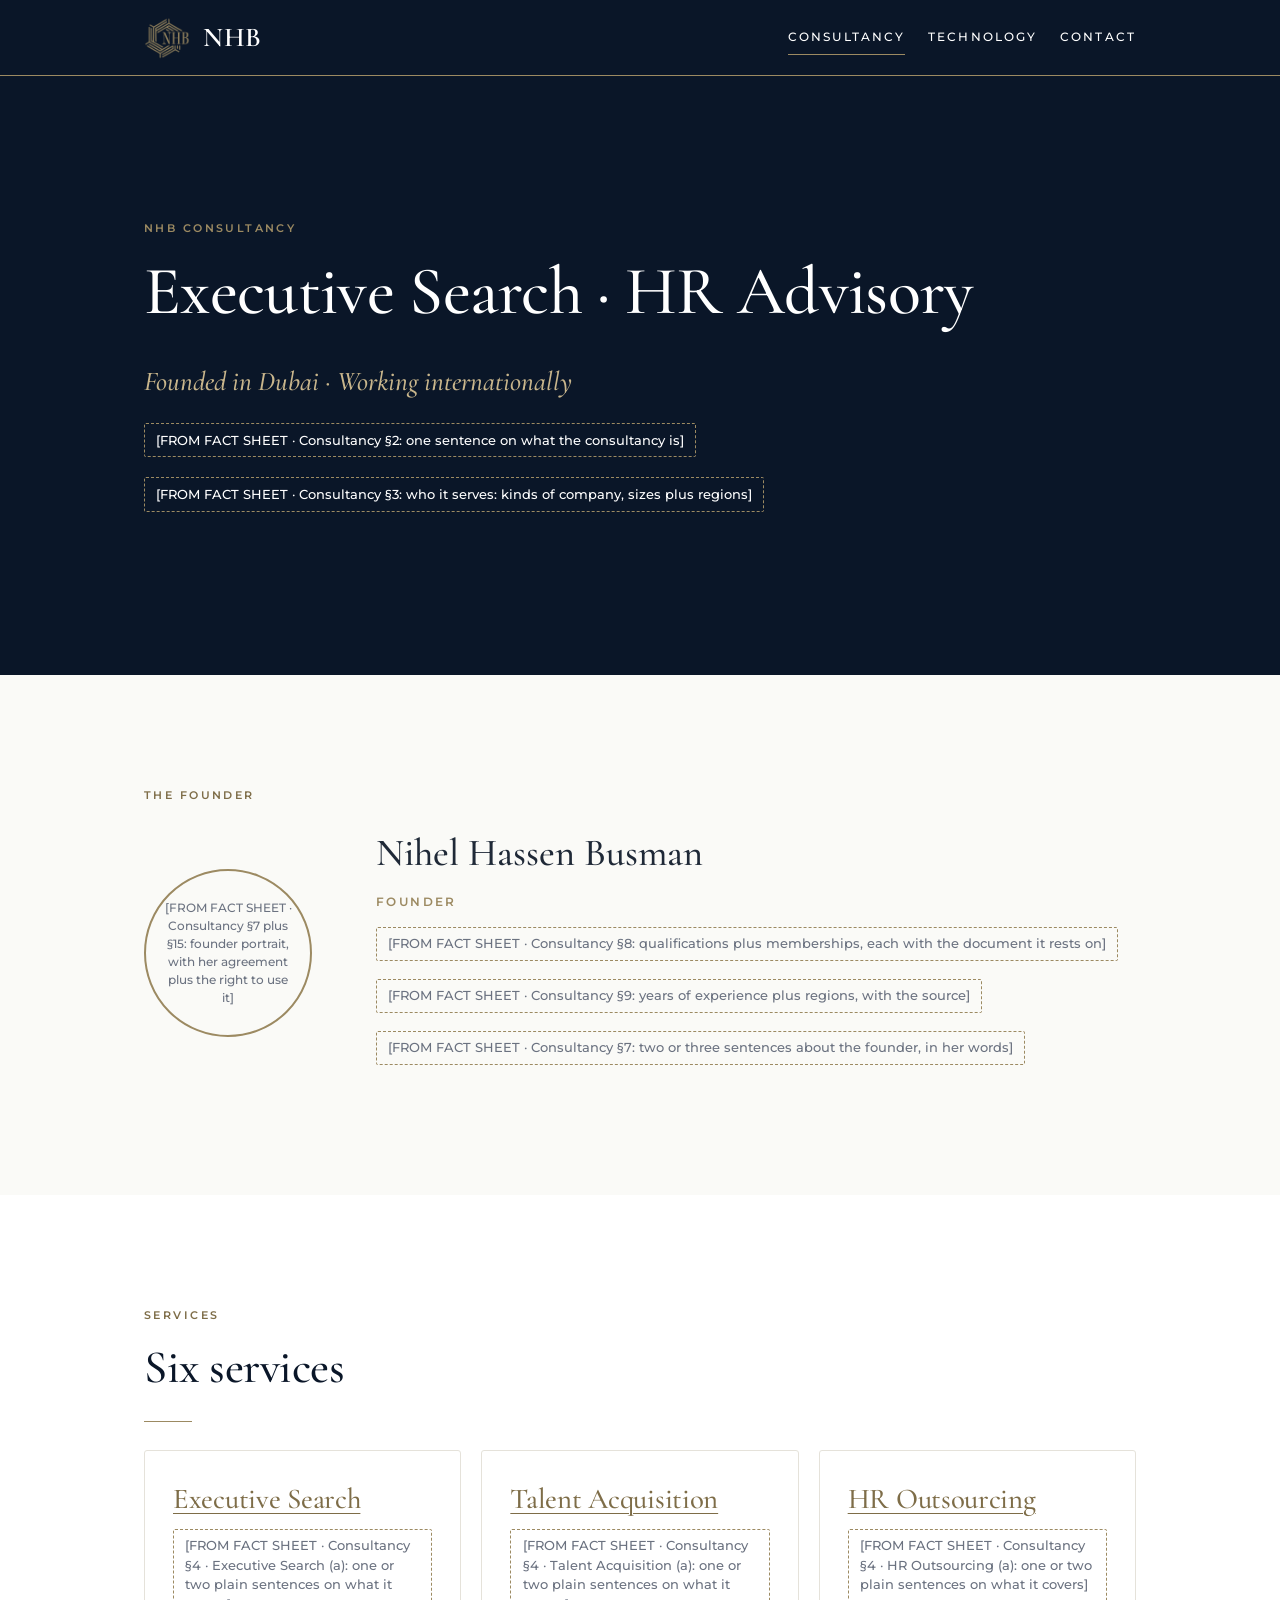
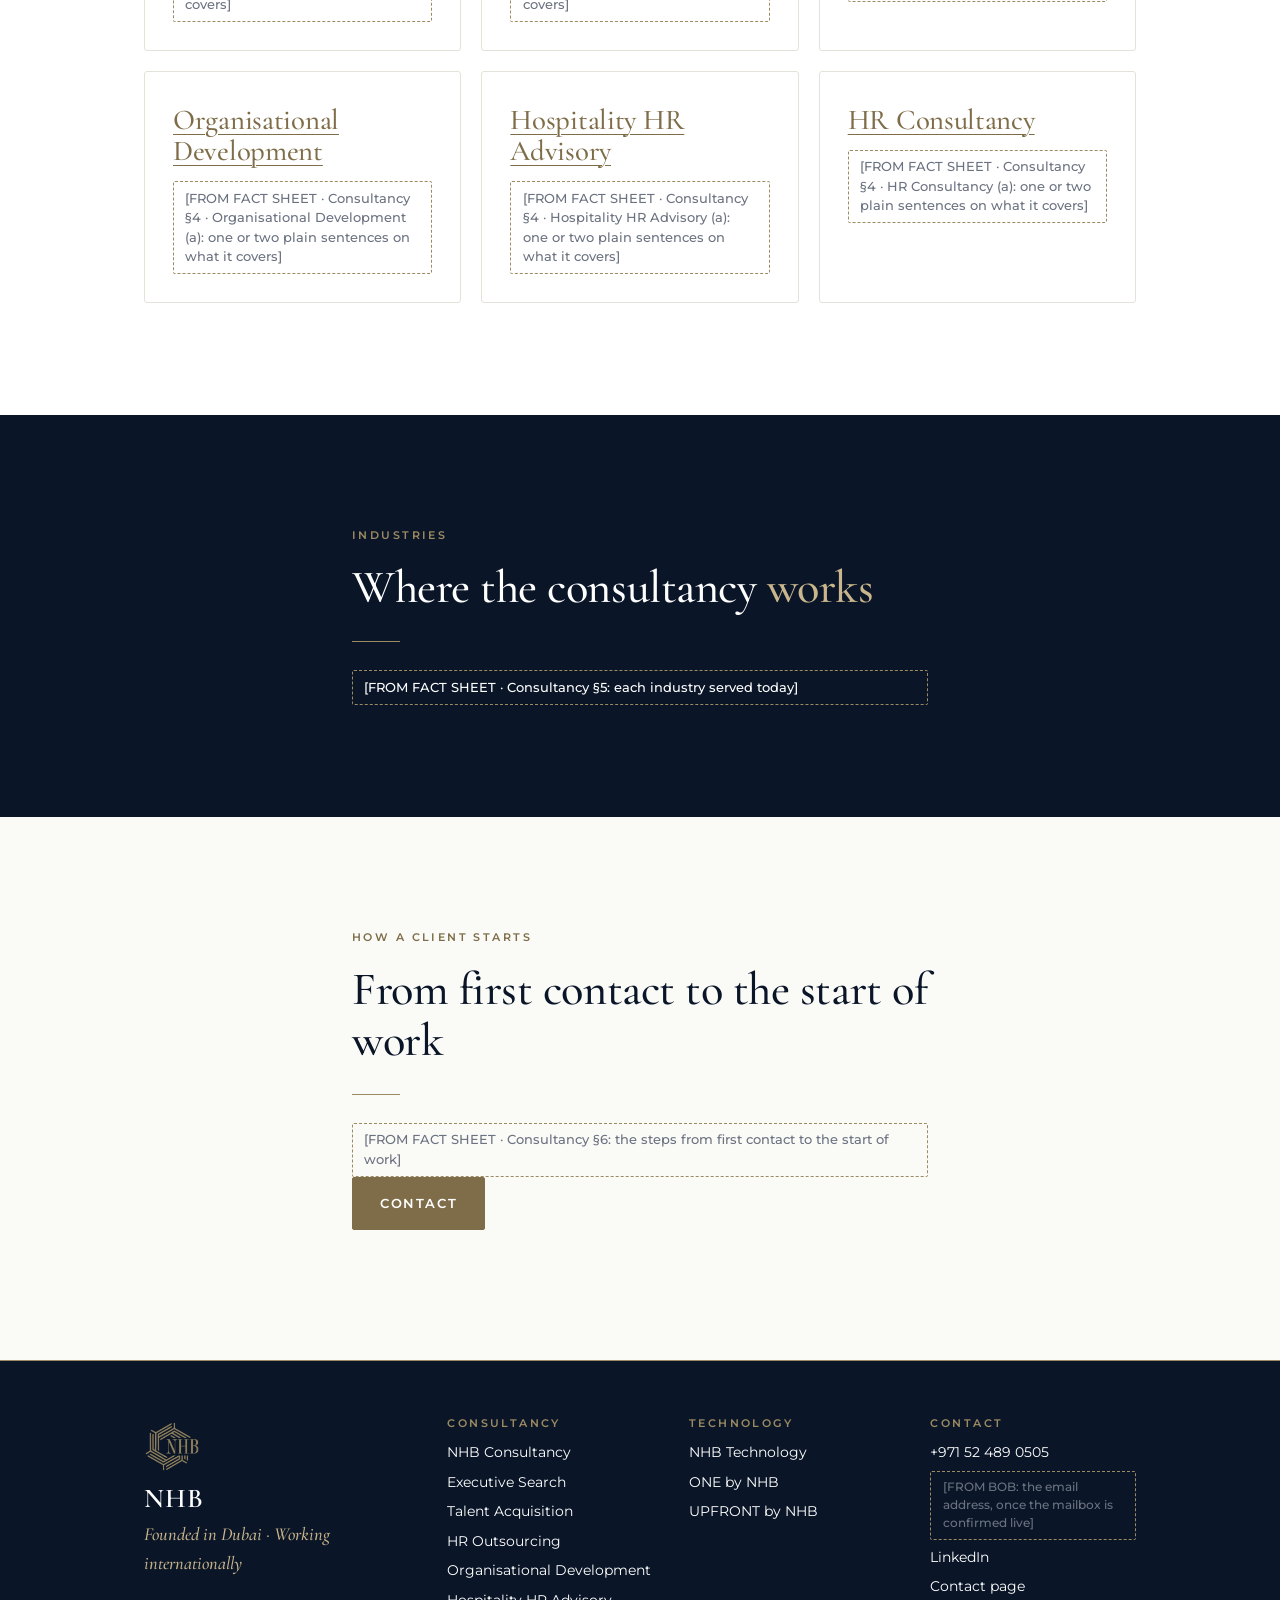
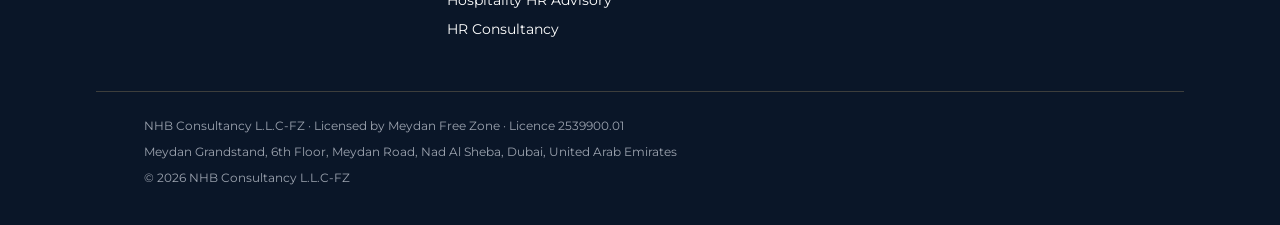
==== consultancy/index.html @ 54eb8bb1 "Skeleton: twelve pages, fonts plus configuration" ====
<!DOCTYPE html>
<!-- NHB website, skeleton Mw1, 20 September 2026. Every dashed box is a placeholder, replaced from the signed fact sheets before launch. The telephone number, the LinkedIn address plus the founder's name plus title come from the consultancy's own project instructions; the legal lines come from the trade licence. -->
<html lang="en-GB">
<head>
<meta charset="utf-8">
<meta name="viewport" content="width=device-width, initial-scale=1">
<title>NHB Consultancy | Executive Search plus HR Advisory, Dubai</title>
<meta name="description" content="NHB Consultancy: executive search plus HR advisory, founded in Dubai plus working internationally.">
<link rel="canonical" href="https://nhb-consultancy.com/consultancy/">
<meta name="theme-color" content="#0A1628">
<link rel="icon" href="/favicon.ico" sizes="32x32">
<link rel="icon" href="/assets/img/icon-512.png" type="image/png" sizes="512x512">
<link rel="apple-touch-icon" href="/apple-touch-icon.png">
<meta property="og:type" content="website">
<meta property="og:site_name" content="NHB">
<meta property="og:title" content="NHB Consultancy | Executive Search plus HR Advisory, Dubai">
<meta property="og:description" content="NHB Consultancy: executive search plus HR advisory, founded in Dubai plus working internationally.">
<meta property="og:url" content="https://nhb-consultancy.com/consultancy/">
<meta property="og:image" content="https://nhb-consultancy.com/assets/img/og-image.jpg">
<meta property="og:image:width" content="1200">
<meta property="og:image:height" content="630">
<meta property="og:image:alt" content="The NHB mark on navy">
<meta name="twitter:card" content="summary_large_image">
<link rel="stylesheet" href="/assets/css/site.css">
</head>
<body>
<a class="skip" href="#main">Skip to content</a>
<header class="site-header">
  <div class="wrap header-inner">
    <a class="brand" href="/" aria-label="NHB, home">
      <img src="/assets/img/NHB_mark.png" alt="" width="46" height="46">
      <span class="brand-name">NHB</span>
    </a>
    <nav class="site-nav" aria-label="Main">
      <ul>
        <li><a href="/consultancy/" aria-current="page">Consultancy</a></li>
        <li><a href="/technology/">Technology</a></li>
        <li><a href="/contact/">Contact</a></li>
      </ul>
    </nav>
  </div>
</header>
<main id="main">

<section class="band band-navy hero">
  <div class="wrap">
    <p class="eyebrow">NHB Consultancy</p>
    <h1>Executive Search &middot; HR Advisory</h1>
    <p class="descriptor">Founded in Dubai &middot; Working internationally</p>
    <p class="lead"><span class="ph">[FROM FACT SHEET &middot; Consultancy §2: one sentence on what the consultancy is]</span></p>
    <p class="lead"><span class="ph">[FROM FACT SHEET &middot; Consultancy §3: who it serves: kinds of company, sizes plus regions]</span></p>
  </div>
</section>

<section class="band band-light">
  <div class="wrap">
    <p class="eyebrow">The founder</p>
    <div class="founder">
      <div class="portrait"><span class="ph">[FROM FACT SHEET &middot; Consultancy §7 plus §15: founder portrait, with her agreement plus the right to use it]</span></div>
      <div>
        <p class="founder-name">Nihel Hassen Busman</p>
        <p class="founder-role">Founder</p>
        <p><span class="ph">[FROM FACT SHEET &middot; Consultancy §8: qualifications plus memberships, each with the document it rests on]</span></p>
        <p><span class="ph">[FROM FACT SHEET &middot; Consultancy §9: years of experience plus regions, with the source]</span></p>
        <p><span class="ph">[FROM FACT SHEET &middot; Consultancy §7: two or three sentences about the founder, in her words]</span></p>
      </div>
    </div>
  </div>
</section>

<section class="band band-white">
  <div class="wrap">
    <p class="eyebrow">Services</p>
    <h2>Six services</h2>
    <hr class="rule">
    <ul class="cards cards-3">
      <li class="card">
        <h3><a href="/consultancy/executive-search/">Executive Search</a></h3>
        <p><span class="ph">[FROM FACT SHEET &middot; Consultancy §4 · Executive Search (a): one or two plain sentences on what it covers]</span></p>
      </li>
      <li class="card">
        <h3><a href="/consultancy/talent-acquisition/">Talent Acquisition</a></h3>
        <p><span class="ph">[FROM FACT SHEET &middot; Consultancy §4 · Talent Acquisition (a): one or two plain sentences on what it covers]</span></p>
      </li>
      <li class="card">
        <h3><a href="/consultancy/hr-outsourcing/">HR Outsourcing</a></h3>
        <p><span class="ph">[FROM FACT SHEET &middot; Consultancy §4 · HR Outsourcing (a): one or two plain sentences on what it covers]</span></p>
      </li>
      <li class="card">
        <h3><a href="/consultancy/organisational-development/">Organisational Development</a></h3>
        <p><span class="ph">[FROM FACT SHEET &middot; Consultancy §4 · Organisational Development (a): one or two plain sentences on what it covers]</span></p>
      </li>
      <li class="card">
        <h3><a href="/consultancy/hospitality-hr-advisory/">Hospitality HR Advisory</a></h3>
        <p><span class="ph">[FROM FACT SHEET &middot; Consultancy §4 · Hospitality HR Advisory (a): one or two plain sentences on what it covers]</span></p>
      </li>
      <li class="card">
        <h3><a href="/consultancy/hr-consultancy/">HR Consultancy</a></h3>
        <p><span class="ph">[FROM FACT SHEET &middot; Consultancy §4 · HR Consultancy (a): one or two plain sentences on what it covers]</span></p>
      </li>
    </ul>
  </div>
</section>

<section class="band band-navy">
  <div class="wrap narrow">
    <p class="eyebrow">Industries</p>
    <h2>Where the consultancy <span class="hl">works</span></h2>
    <hr class="rule">
    <p class="ph ph-block">[FROM FACT SHEET &middot; Consultancy §5: each industry served today]</p>
  </div>
</section>

<section class="band band-light">
  <div class="wrap narrow">
    <p class="eyebrow">How a client starts</p>
    <h2>From first contact to the start of work</h2>
    <hr class="rule">
    <p class="ph ph-block">[FROM FACT SHEET &middot; Consultancy §6: the steps from first contact to the start of work]</p>
    <p><a class="btn" href="/contact/">Contact</a></p>
  </div>
</section>
</main>
<footer class="site-footer">
  <div class="wrap footer-grid">
    <div class="footer-brand">
      <img src="/assets/img/NHB_mark.png" alt="" width="56" height="56">
      <p><span class="brand-name">NHB</span></p>
      <p class="footer-tag">Founded in Dubai &middot; Working internationally</p>
    </div>
    <div>
      <h2 class="footer-h">Consultancy</h2>
      <ul>
        <li><a href="/consultancy/">NHB Consultancy</a></li>
        <li><a href="/consultancy/executive-search/">Executive Search</a></li>
        <li><a href="/consultancy/talent-acquisition/">Talent Acquisition</a></li>
        <li><a href="/consultancy/hr-outsourcing/">HR Outsourcing</a></li>
        <li><a href="/consultancy/organisational-development/">Organisational Development</a></li>
        <li><a href="/consultancy/hospitality-hr-advisory/">Hospitality HR Advisory</a></li>
        <li><a href="/consultancy/hr-consultancy/">HR Consultancy</a></li>
      </ul>
    </div>
    <div>
      <h2 class="footer-h">Technology</h2>
      <ul>
        <li><a href="/technology/">NHB Technology</a></li>
        <li><a href="/technology/one-by-nhb/">ONE by NHB</a></li>
        <li><a href="/technology/upfront-by-nhb/">UPFRONT by NHB</a></li>
      </ul>
    </div>
    <div>
      <h2 class="footer-h">Contact</h2>
      <ul>
        <li><a href="tel:+971524890505">+971 52 489 0505</a></li>
        <li><span class="ph">[FROM BOB: the email address, once the mailbox is confirmed live]</span></li>
        <li><a href="https://www.linkedin.com/in/nihelhassenbusman/">LinkedIn</a></li>
        <li><a href="/contact/">Contact page</a></li>
      </ul>
    </div>
  </div>
  <div class="wrap footer-legal">
    <p>NHB Consultancy L.L.C-FZ &middot; Licensed by Meydan Free Zone &middot; Licence 2539900.01</p>
    <p>Meydan Grandstand, 6th Floor, Meydan Road, Nad Al Sheba, Dubai, United Arab Emirates</p>
    <p>&copy; 2026 NHB Consultancy L.L.C-FZ</p>
  </div>
</footer>
</body>
</html>
---- assets/css/site.css ----
/* ============================================================
   NHB website - site.css
   The locked NHB brand system, phone first, no JavaScript.
   Colours plus typefaces are the ones locked in the project
   instructions. Where a locked text colour measured under
   WCAG 2.1 AA (4.5:1 for small text), the nearest colour in
   the same palette is used and the measurement is noted.
   ============================================================ */

/* ---------- Typefaces, served from this site ---------- */
@font-face {
  font-family: "Cormorant Garamond";
  font-style: normal;
  font-weight: 500;
  font-display: swap;
  src: url("/assets/fonts/cormorant-garamond-latin-500-normal.woff2") format("woff2");
}
@font-face {
  font-family: "Cormorant Garamond";
  font-style: normal;
  font-weight: 600;
  font-display: swap;
  src: url("/assets/fonts/cormorant-garamond-latin-600-normal.woff2") format("woff2");
}
@font-face {
  font-family: "Cormorant Garamond";
  font-style: italic;
  font-weight: 500;
  font-display: swap;
  src: url("/assets/fonts/cormorant-garamond-latin-500-italic.woff2") format("woff2");
}
@font-face {
  font-family: "Montserrat";
  font-style: normal;
  font-weight: 400;
  font-display: swap;
  src: url("/assets/fonts/montserrat-latin-400-normal.woff2") format("woff2");
}
@font-face {
  font-family: "Montserrat";
  font-style: normal;
  font-weight: 500;
  font-display: swap;
  src: url("/assets/fonts/montserrat-latin-500-normal.woff2") format("woff2");
}
@font-face {
  font-family: "Montserrat";
  font-style: normal;
  font-weight: 600;
  font-display: swap;
  src: url("/assets/fonts/montserrat-latin-600-normal.woff2") format("woff2");
}

/* ---------- Tokens ---------- */
:root {
  --navy: #0A1628;          /* deep navy, primary */
  --bronze: #9C8A62;        /* master bronze: rules, the mark, accents */
  --bronze-dark: #7E6D48;   /* bronze dark: small bronze text on light (4.82:1), button fill (5.04:1) */
  --bronze-light: #C9B68C;  /* light bronze: one serif word or an italic line on navy only */
  --off-white: #FAFAF7;
  --white: #FFFFFF;
  --body: #1F2937;
  --secondary: #6B7280;
  --tertiary: #9CA3AF;      /* decorative on light only (2.43:1); readable on navy (6.9:1) */
  --border: #E5E2DA;
  --hairline: #EFEDE6;
  --serif: "Cormorant Garamond", Garamond, "Times New Roman", serif;
  --sans: "Montserrat", "Helvetica Neue", Arial, sans-serif;
  --wrap: 68rem;
  --gutter: clamp(1.25rem, 5vw, 3rem);
}

/* ---------- Base ---------- */
html {
  box-sizing: border-box;
  -webkit-text-size-adjust: 100%;
  scroll-behavior: smooth;
}
*, *::before, *::after { box-sizing: inherit; }
body {
  margin: 0;
  font-family: var(--sans);
  font-weight: 400;
  font-size: 1rem;
  line-height: 1.6;
  color: var(--body);
  background: var(--off-white);
}
img { max-width: 100%; height: auto; display: block; }
p { margin: 0 0 1.1em; }
ul, ol { margin: 0 0 1.1em; padding-left: 1.3em; }
li { margin: .3em 0; }

h1, h2, h3 {
  font-family: var(--serif);
  font-weight: 500;
  line-height: 1.1;
  letter-spacing: -0.01em;
  color: var(--navy);
  margin: 0 0 .5em;
}
h1 { font-size: clamp(2.5rem, 7vw, 4.25rem); }
h2 { font-size: clamp(1.9rem, 4.5vw, 2.9rem); }
h3 { font-size: clamp(1.4rem, 3vw, 1.8rem); }

a {
  color: var(--bronze-dark);
  text-decoration: underline;
  text-decoration-thickness: 1px;
  text-underline-offset: .18em;
}
a:hover { color: var(--navy); }
:focus-visible { outline: 2px solid var(--bronze); outline-offset: 3px; }

.wrap {
  max-width: var(--wrap);
  margin: 0 auto;
  padding-left: var(--gutter);
  padding-right: var(--gutter);
}
.narrow { max-width: 42rem; }

.skip {
  position: absolute;
  left: -999px;
  top: 0;
}
.skip:focus {
  left: 1rem;
  top: 1rem;
  z-index: 20;
  background: var(--white);
  color: var(--navy);
  padding: .6rem 1rem;
  text-decoration: none;
  outline: 2px solid var(--bronze);
}

/* ---------- Bands: navy plus off-white alternate ---------- */
.band { padding: clamp(3.5rem, 9vw, 7rem) 0; }
.band-light { background: var(--off-white); color: var(--body); }
.band-white { background: var(--white); color: var(--body); }
.band-navy { background: var(--navy); color: var(--white); }
.band-navy h1, .band-navy h2, .band-navy h3 { color: var(--white); }
.band-navy a { color: var(--white); text-decoration-color: var(--bronze); }
.band-navy a:hover { color: var(--white); text-decoration-color: var(--bronze-light); }
.band-navy .hl { color: var(--bronze-light); }

.eyebrow {
  font-family: var(--sans);
  font-size: .6875rem;
  font-weight: 600;
  letter-spacing: .22em;
  text-transform: uppercase;
  color: var(--bronze-dark);
  margin: 0 0 1.1rem;
}
.band-navy .eyebrow { color: var(--bronze); }

.descriptor {
  font-family: var(--serif);
  font-style: italic;
  font-weight: 500;
  font-size: clamp(1.3rem, 2.6vw, 1.7rem);
  line-height: 1.3;
  color: var(--bronze-light);
  margin: 0 0 1.5rem;
}
.lead { font-size: 1.125rem; max-width: 40rem; }
.rule {
  border: 0;
  height: 1px;
  width: 3rem;
  background: var(--bronze);
  margin: 1.75rem 0;
}
.rule-centre { margin-left: auto; margin-right: auto; }
.centre { text-align: center; }
.centre .lead { margin-left: auto; margin-right: auto; }

/* ---------- Buttons ---------- */
.btn {
  display: inline-block;
  font-family: var(--sans);
  font-size: .8125rem;
  font-weight: 600;
  letter-spacing: .12em;
  text-transform: uppercase;
  text-decoration: none;
  padding: .95rem 1.7rem;
  border-radius: 2px;
  background: var(--bronze-dark);
  border: 1px solid var(--bronze-dark);
  color: var(--white);
}
.btn:hover { background: var(--navy); border-color: var(--navy); color: var(--white); }
.band-navy .btn { background: transparent; border-color: var(--bronze); color: var(--white); }
.band-navy .btn:hover { background: var(--bronze-dark); border-color: var(--bronze-dark); color: var(--white); }

/* ---------- Header ---------- */
.site-header {
  background: var(--navy);
  color: var(--white);
  border-bottom: 1px solid var(--bronze);
}
.header-inner {
  display: flex;
  flex-wrap: wrap;
  align-items: center;
  justify-content: space-between;
  gap: .75rem 1.5rem;
  padding-top: .9rem;
  padding-bottom: .9rem;
}
.brand {
  display: flex;
  align-items: center;
  gap: .8rem;
  text-decoration: none;
  color: var(--white);
}
.brand:hover { color: var(--white); }
.brand img { width: 46px; height: 46px; }
.brand-name {
  font-family: var(--serif);
  font-weight: 600;
  font-size: 1.7rem;
  letter-spacing: .03em;
  line-height: 1;
}
.site-nav ul {
  list-style: none;
  margin: 0;
  padding: 0;
  display: flex;
  flex-wrap: wrap;
  gap: .25rem 1.4rem;
}
.site-nav li { margin: 0; }
.site-nav a {
  display: inline-block;
  font-size: .75rem;
  font-weight: 500;
  letter-spacing: .18em;
  text-transform: uppercase;
  color: var(--white);
  text-decoration: none;
  padding: .45rem 0;
  border-bottom: 1px solid transparent;
}
.site-nav a:hover { color: var(--white); border-bottom-color: var(--bronze); }
.site-nav a[aria-current="page"] { border-bottom-color: var(--bronze); }

/* ---------- Hero ---------- */
.hero { padding: clamp(4rem, 12vw, 9rem) 0; }
.hero .lead { margin-top: 1.25rem; }
.hero-mark { width: 120px; height: 120px; margin: 0 auto 1.75rem; }

/* ---------- Cards ---------- */
.cards {
  display: grid;
  gap: 1.25rem;
  grid-template-columns: 1fr;
  list-style: none;
  padding: 0;
  margin: 0;
}
.cards li { margin: 0; }
.card {
  background: var(--white);
  border: 1px solid var(--border);
  border-radius: 3px;
  padding: 1.75rem;
  height: 100%;
}
.card h2, .card h3 { margin-top: .25rem; }
.card p:last-child { margin-bottom: 0; }
.band-navy .card { background: transparent; border-color: rgba(156, 138, 98, .45); }

/* Keyline motif: a thin bronze rim inset from the edge */
.keyline {
  position: relative;
  padding: 2.25rem;
  border: 1px solid rgba(156, 138, 98, .45);
}
.keyline::before {
  content: "";
  position: absolute;
  top: 10px; right: 10px; bottom: 10px; left: 10px;
  border: 1px solid var(--bronze);
  pointer-events: none;
}

/* Circular portrait with a thin bronze ring */
.portrait {
  width: 168px;
  height: 168px;
  border-radius: 50%;
  border: 2px solid var(--bronze);
  display: flex;
  align-items: center;
  justify-content: center;
  text-align: center;
  padding: 1rem;
  margin: 0 auto 1.5rem;
  overflow: hidden;
}
.portrait img { width: 100%; height: 100%; object-fit: cover; border-radius: 50%; }

.founder { display: grid; gap: 2rem; align-items: center; }
.founder-name { font-family: var(--serif); font-size: clamp(1.8rem, 4vw, 2.4rem); font-weight: 500; margin: 0 0 .2em; }
.founder-role {
  font-family: var(--sans);
  font-size: .75rem;
  font-weight: 600;
  letter-spacing: .2em;
  text-transform: uppercase;
  color: var(--bronze);
  margin: 0 0 1rem;
}

/* ---------- Sections of facts (product plus service pages) ---------- */
.facts { display: grid; gap: 2.5rem; }
.fact h2 { font-size: clamp(1.6rem, 3.5vw, 2.2rem); }
.fact p:last-child { margin-bottom: 0; }

/* ---------- Contact details ---------- */
.details { display: grid; gap: 1.5rem; margin: 0; }
.details div { margin: 0; }
.details dt {
  font-family: var(--sans);
  font-size: .6875rem;
  font-weight: 600;
  letter-spacing: .22em;
  text-transform: uppercase;
  color: var(--bronze-dark);
  margin: 0 0 .35rem;
}
.details dd { margin: 0; font-size: 1.0625rem; }

/* ---------- Placeholders: replaced from the fact sheets, never published ---------- */
.ph {
  display: inline-block;
  font-family: var(--sans);
  font-size: .8125rem;
  font-weight: 500;
  line-height: 1.5;
  color: var(--secondary);
  background: transparent;
  border: 1px dashed var(--bronze);
  border-radius: 2px;
  padding: .4rem .7rem;
  max-width: 100%;
}
.band-navy .ph { color: var(--white); }
.ph-block { display: block; margin: .75rem 0 0; max-width: 40rem; }
.ph-img {
  display: flex;
  align-items: center;
  justify-content: center;
  text-align: center;
  min-height: 14rem;
  padding: 2rem;
  margin: 1rem 0;
}
.portrait .ph { border: 0; padding: 0; font-size: .75rem; }

/* ---------- Related links ---------- */
.linklist { list-style: none; padding: 0; margin: 0; columns: 1; }
.linklist li { margin: .5rem 0; break-inside: avoid; }

/* ---------- Footer ---------- */
.site-footer {
  background: var(--navy);
  color: var(--white);
  border-top: 1px solid var(--bronze);
  padding: 3.5rem 0 2rem;
  font-size: .9rem;
}
.footer-grid { display: grid; gap: 2.25rem; grid-template-columns: 1fr; }
.footer-brand img { width: 56px; height: 56px; margin-bottom: .75rem; }
.footer-brand p { margin: 0; }
.footer-brand .brand-name { display: block; margin-bottom: .5rem; }
.footer-tag { font-family: var(--serif); font-style: italic; font-size: 1.15rem; color: var(--bronze-light); }
.footer-h {
  font-family: var(--sans);
  font-size: .6875rem;
  font-weight: 600;
  letter-spacing: .22em;
  text-transform: uppercase;
  color: var(--bronze);
  margin: 0 0 .8rem;
}
.site-footer ul { list-style: none; margin: 0; padding: 0; }
.site-footer li { margin: .4rem 0; }
.site-footer a { color: var(--white); text-decoration: none; }
.site-footer a:hover { color: var(--white); text-decoration: underline; text-decoration-color: var(--bronze); }
.footer-legal {
  margin-top: 2.75rem;
  padding-top: 1.5rem;
  border-top: 1px solid rgba(156, 138, 98, .35);
  font-size: .78rem;
  color: var(--tertiary);
}
.footer-legal p { margin: 0 0 .35rem; }
.site-footer .ph { font-size: .75rem; }

/* ---------- Wider screens ---------- */
@media (min-width: 40em) {
  .cards-2 { grid-template-columns: 1fr 1fr; }
  .founder { grid-template-columns: 200px 1fr; }
  .portrait { margin: 0; }
  .details { grid-template-columns: 1fr 1fr; }
  .linklist { columns: 2; column-gap: 2.5rem; }
}
@media (min-width: 60em) {
  .cards-3 { grid-template-columns: repeat(3, 1fr); }
  .footer-grid { grid-template-columns: 1.3fr 1fr 1fr 1fr; }
  .linklist { columns: 3; }
}
@media (prefers-reduced-motion: reduce) {
  html { scroll-behavior: auto; }
}
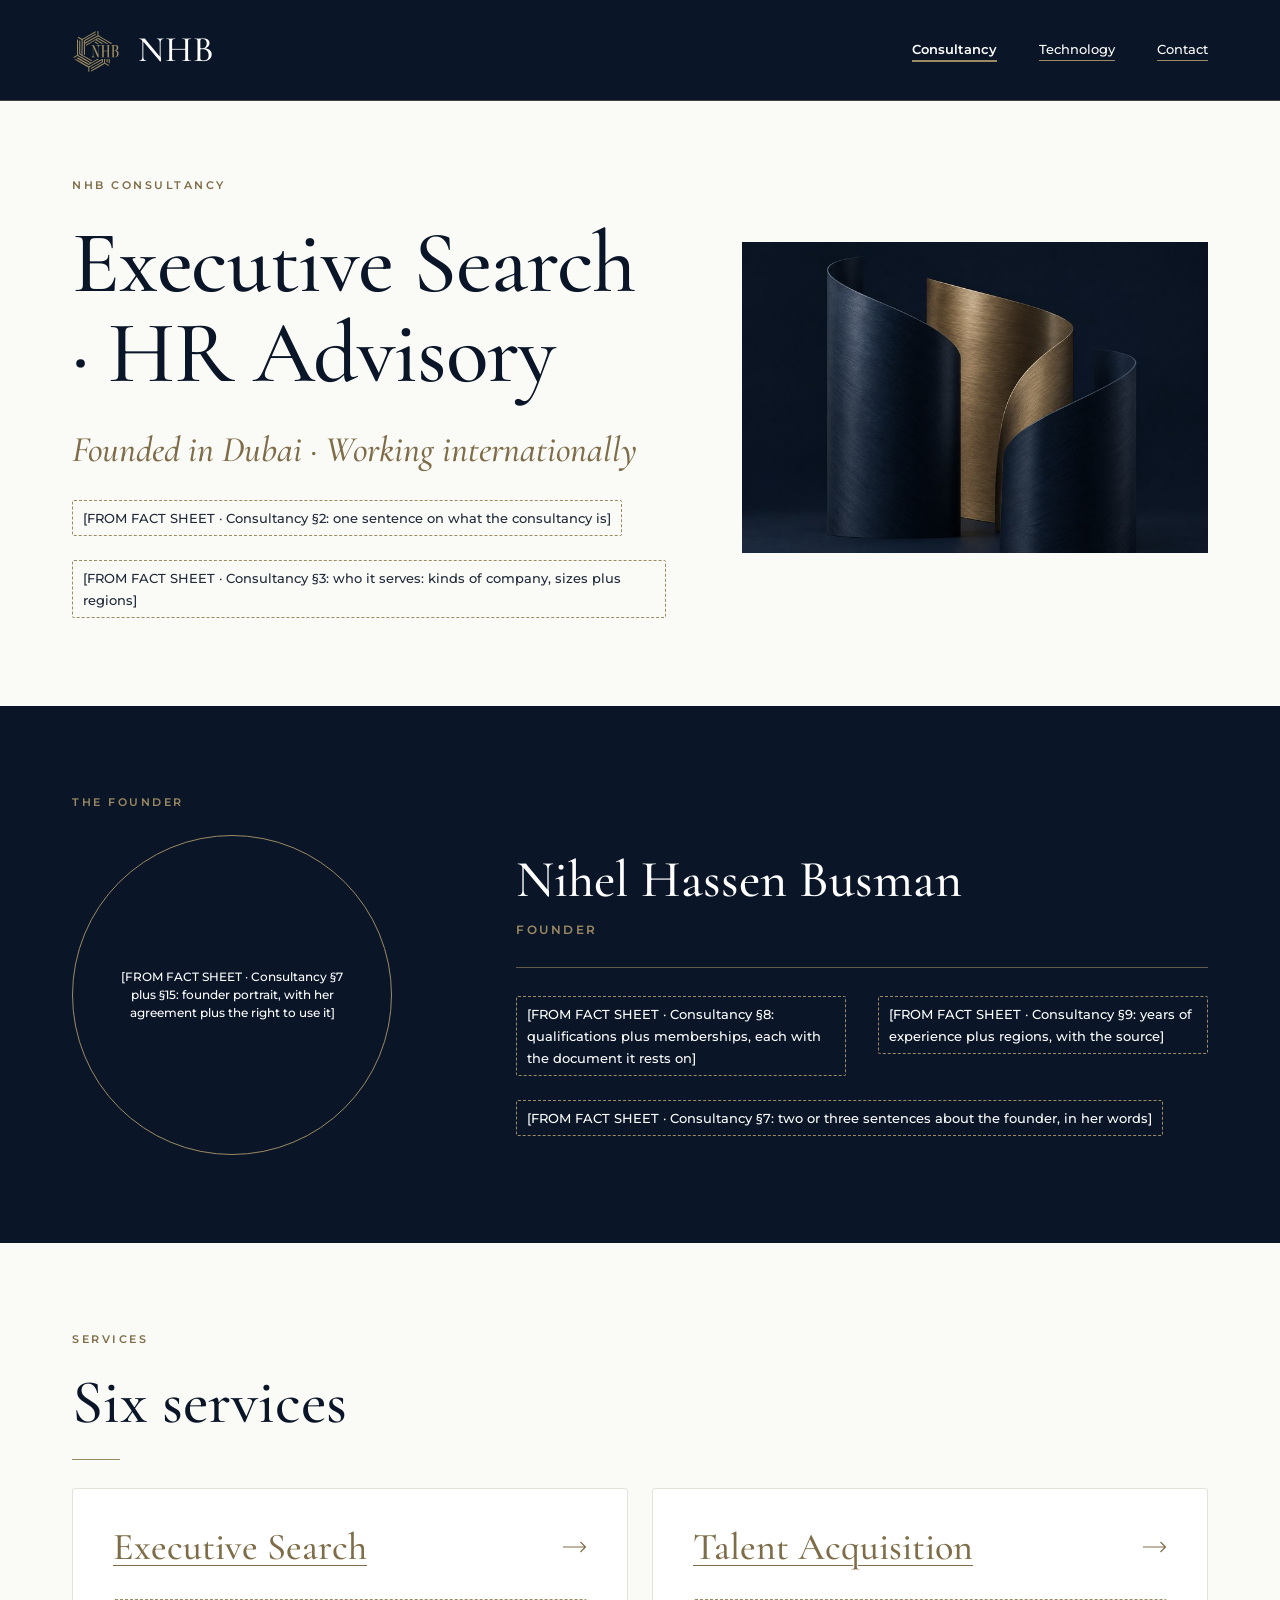
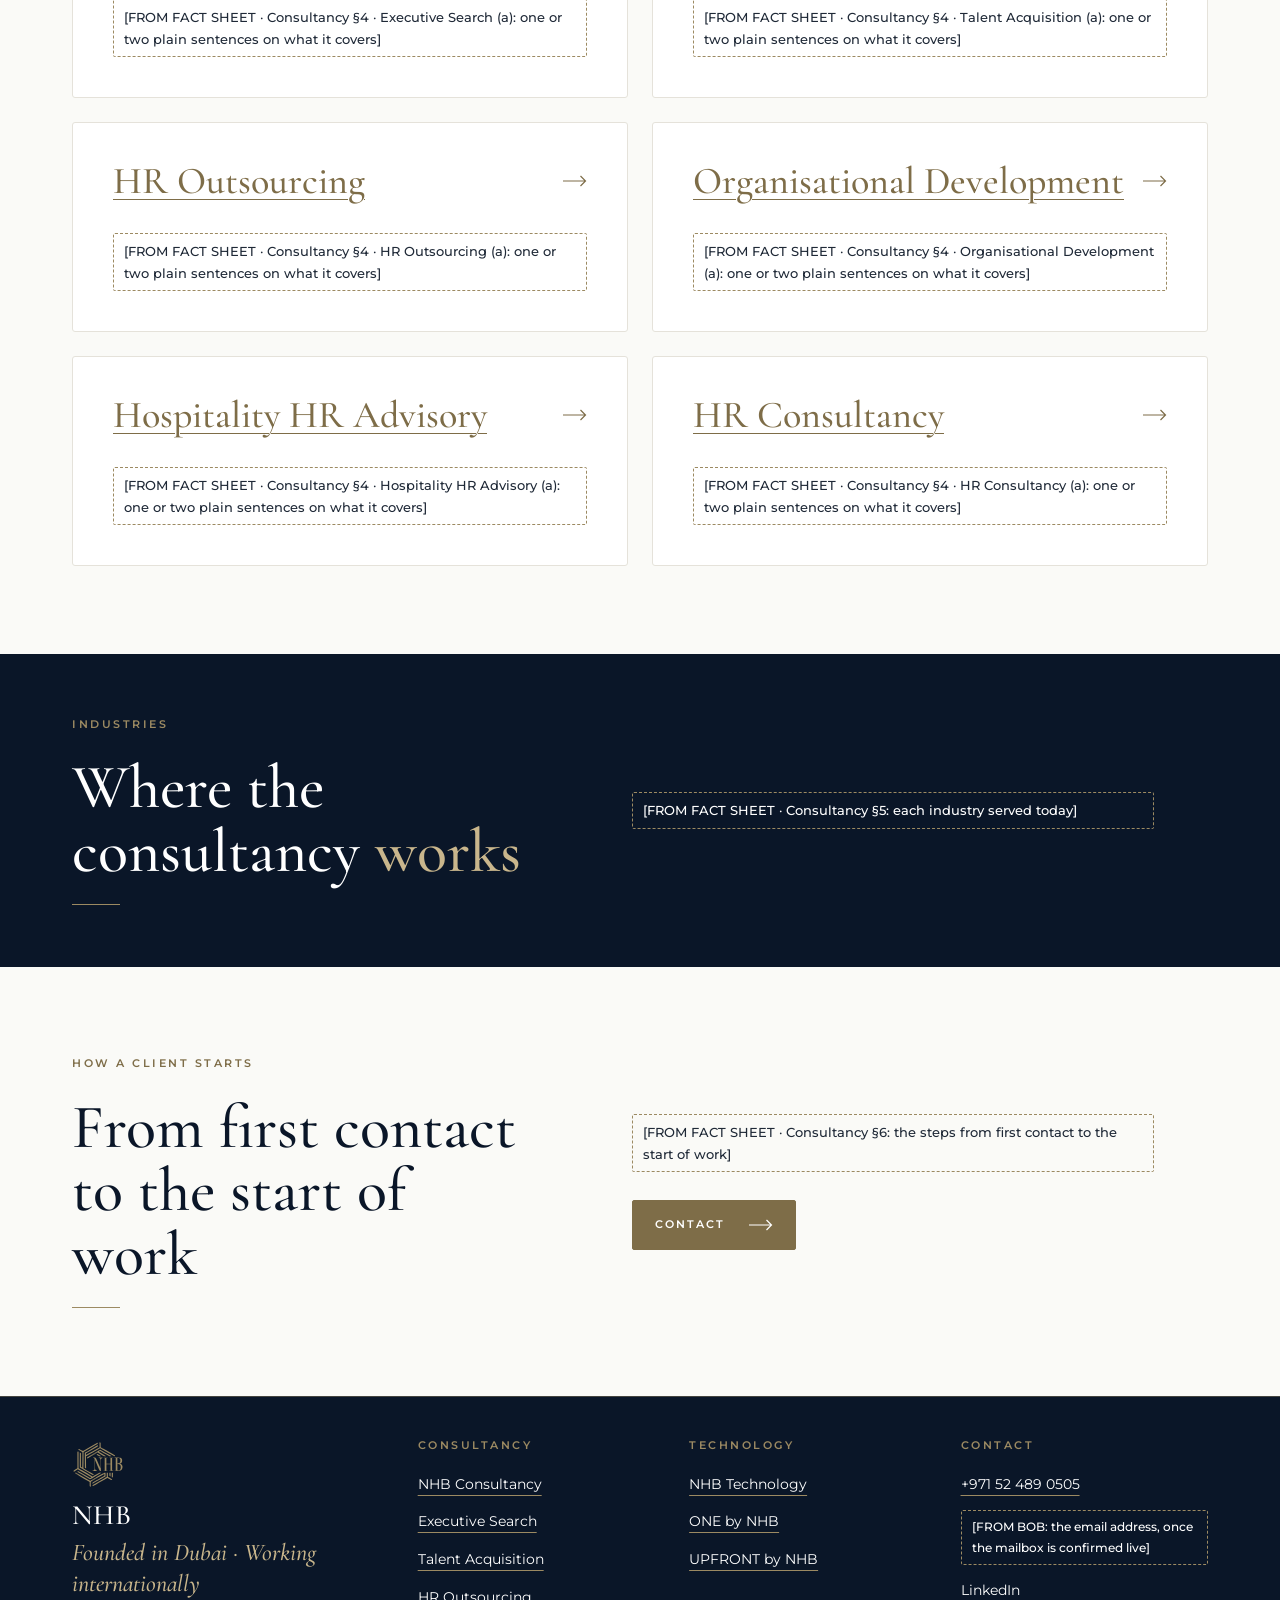
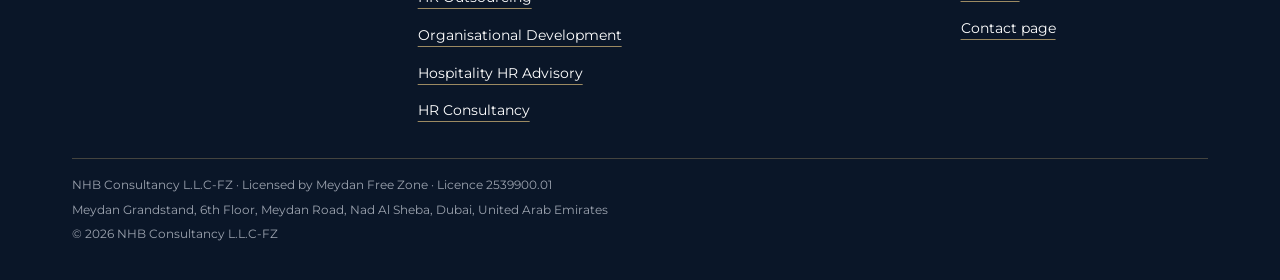
==== commit c62df778: "Design: ChatGPT design on every page plus the interim mark" ====
--- a/consultancy/index.html
+++ b/consultancy/index.html
@@ -19,16 +19,16 @@
 <meta property="og:image" content="https://nhb-consultancy.com/assets/img/og-image.jpg">
 <meta property="og:image:width" content="1200">
 <meta property="og:image:height" content="630">
-<meta property="og:image:alt" content="The NHB mark on navy">
+<meta property="og:image:alt" content="NHB mark on a navy background.">
 <meta name="twitter:card" content="summary_large_image">
-<link rel="stylesheet" href="/assets/css/site.css">
+<link rel="stylesheet" href="/assets/css/site-v2.css">
 </head>
 <body>
 <a class="skip" href="#main">Skip to content</a>
 <header class="site-header">
   <div class="wrap header-inner">
     <a class="brand" href="/" aria-label="NHB, home">
-      <img src="/assets/img/NHB_mark.png" alt="" width="46" height="46">
+      <img src="/assets/img/NHB_mark.svg" alt="" width="46" height="46">
       <span class="brand-name">NHB</span>
     </a>
     <nav class="site-nav" aria-label="Main">
@@ -42,17 +42,20 @@
 </header>
 <main id="main">
 
-<section class="band band-navy hero">
-  <div class="wrap">
-    <p class="eyebrow">NHB Consultancy</p>
-    <h1>Executive Search &middot; HR Advisory</h1>
-    <p class="descriptor">Founded in Dubai &middot; Working internationally</p>
-    <p class="lead"><span class="ph">[FROM FACT SHEET &middot; Consultancy §2: one sentence on what the consultancy is]</span></p>
-    <p class="lead"><span class="ph">[FROM FACT SHEET &middot; Consultancy §3: who it serves: kinds of company, sizes plus regions]</span></p>
+<section class="band band-light hero">
+  <div class="wrap hero-pair">
+    <div>
+      <p class="eyebrow">NHB Consultancy</p>
+      <h1 class="hub-title">Executive Search &middot; HR Advisory</h1>
+      <p class="descriptor">Founded in Dubai &middot; Working internationally</p>
+      <p class="lead"><span class="ph">[FROM FACT SHEET &middot; Consultancy §2: one sentence on what the consultancy is]</span></p>
+      <p class="lead"><span class="ph">[FROM FACT SHEET &middot; Consultancy §3: who it serves: kinds of company, sizes plus regions]</span></p>
+    </div>
+    <figure class="picture"><img src="/assets/img/consultancy-hub-1536.jpg" srcset="/assets/img/consultancy-hub-768.jpg 768w, /assets/img/consultancy-hub-1536.jpg 1536w" sizes="(min-width: 68.75em) 460px, calc(100vw - 48px)" width="1536" height="1024" alt="Curved navy and bronze sheets arranged in an open fold."></figure>
   </div>
 </section>
 
-<section class="band band-light">
+<section class="band band-navy">
   <div class="wrap">
     <p class="eyebrow">The founder</p>
     <div class="founder">
@@ -60,71 +63,81 @@
       <div>
         <p class="founder-name">Nihel Hassen Busman</p>
         <p class="founder-role">Founder</p>
-        <p><span class="ph">[FROM FACT SHEET &middot; Consultancy §8: qualifications plus memberships, each with the document it rests on]</span></p>
-        <p><span class="ph">[FROM FACT SHEET &middot; Consultancy §9: years of experience plus regions, with the source]</span></p>
-        <p><span class="ph">[FROM FACT SHEET &middot; Consultancy §7: two or three sentences about the founder, in her words]</span></p>
+        <div class="founder-facts">
+          <p><span class="ph">[FROM FACT SHEET &middot; Consultancy §8: qualifications plus memberships, each with the document it rests on]</span></p>
+          <p><span class="ph">[FROM FACT SHEET &middot; Consultancy §9: years of experience plus regions, with the source]</span></p>
+          <p><span class="ph">[FROM FACT SHEET &middot; Consultancy §7: two or three sentences about the founder, in her words]</span></p>
+        </div>
       </div>
     </div>
   </div>
 </section>
 
-<section class="band band-white">
+<section class="band band-light">
   <div class="wrap">
     <p class="eyebrow">Services</p>
     <h2>Six services</h2>
     <hr class="rule">
-    <ul class="cards cards-3">
-      <li class="card">
-        <h3><a href="/consultancy/executive-search/">Executive Search</a></h3>
+    <ul class="cards cards-2">
+      <li class="card service-card">
+        <h3><a class="title-link" href="/consultancy/executive-search/"><span class="t">Executive Search</span><svg class="arr" aria-hidden="true" viewBox="0 0 24 12" width="24" height="12"><path d="M0 6h22.5M17.5 1l5 5-5 5" fill="none" stroke="currentColor" stroke-width="1.2"/></svg></a></h3>
         <p><span class="ph">[FROM FACT SHEET &middot; Consultancy §4 · Executive Search (a): one or two plain sentences on what it covers]</span></p>
       </li>
-      <li class="card">
-        <h3><a href="/consultancy/talent-acquisition/">Talent Acquisition</a></h3>
+      <li class="card service-card">
+        <h3><a class="title-link" href="/consultancy/talent-acquisition/"><span class="t">Talent Acquisition</span><svg class="arr" aria-hidden="true" viewBox="0 0 24 12" width="24" height="12"><path d="M0 6h22.5M17.5 1l5 5-5 5" fill="none" stroke="currentColor" stroke-width="1.2"/></svg></a></h3>
         <p><span class="ph">[FROM FACT SHEET &middot; Consultancy §4 · Talent Acquisition (a): one or two plain sentences on what it covers]</span></p>
       </li>
-      <li class="card">
-        <h3><a href="/consultancy/hr-outsourcing/">HR Outsourcing</a></h3>
+      <li class="card service-card">
+        <h3><a class="title-link" href="/consultancy/hr-outsourcing/"><span class="t">HR Outsourcing</span><svg class="arr" aria-hidden="true" viewBox="0 0 24 12" width="24" height="12"><path d="M0 6h22.5M17.5 1l5 5-5 5" fill="none" stroke="currentColor" stroke-width="1.2"/></svg></a></h3>
         <p><span class="ph">[FROM FACT SHEET &middot; Consultancy §4 · HR Outsourcing (a): one or two plain sentences on what it covers]</span></p>
       </li>
-      <li class="card">
-        <h3><a href="/consultancy/organisational-development/">Organisational Development</a></h3>
+      <li class="card service-card">
+        <h3><a class="title-link" href="/consultancy/organisational-development/"><span class="t">Organisational Development</span><svg class="arr" aria-hidden="true" viewBox="0 0 24 12" width="24" height="12"><path d="M0 6h22.5M17.5 1l5 5-5 5" fill="none" stroke="currentColor" stroke-width="1.2"/></svg></a></h3>
         <p><span class="ph">[FROM FACT SHEET &middot; Consultancy §4 · Organisational Development (a): one or two plain sentences on what it covers]</span></p>
       </li>
-      <li class="card">
-        <h3><a href="/consultancy/hospitality-hr-advisory/">Hospitality HR Advisory</a></h3>
+      <li class="card service-card">
+        <h3><a class="title-link" href="/consultancy/hospitality-hr-advisory/"><span class="t">Hospitality HR Advisory</span><svg class="arr" aria-hidden="true" viewBox="0 0 24 12" width="24" height="12"><path d="M0 6h22.5M17.5 1l5 5-5 5" fill="none" stroke="currentColor" stroke-width="1.2"/></svg></a></h3>
         <p><span class="ph">[FROM FACT SHEET &middot; Consultancy §4 · Hospitality HR Advisory (a): one or two plain sentences on what it covers]</span></p>
       </li>
-      <li class="card">
-        <h3><a href="/consultancy/hr-consultancy/">HR Consultancy</a></h3>
+      <li class="card service-card">
+        <h3><a class="title-link" href="/consultancy/hr-consultancy/"><span class="t">HR Consultancy</span><svg class="arr" aria-hidden="true" viewBox="0 0 24 12" width="24" height="12"><path d="M0 6h22.5M17.5 1l5 5-5 5" fill="none" stroke="currentColor" stroke-width="1.2"/></svg></a></h3>
         <p><span class="ph">[FROM FACT SHEET &middot; Consultancy §4 · HR Consultancy (a): one or two plain sentences on what it covers]</span></p>
       </li>
     </ul>
   </div>
 </section>
 
-<section class="band band-navy">
-  <div class="wrap narrow">
-    <p class="eyebrow">Industries</p>
-    <h2>Where the consultancy <span class="hl">works</span></h2>
-    <hr class="rule">
-    <p class="ph ph-block">[FROM FACT SHEET &middot; Consultancy §5: each industry served today]</p>
+<section class="band band-navy band-compact">
+  <div class="wrap split">
+    <div class="split-head">
+      <p class="eyebrow">Industries</p>
+      <h2>Where the consultancy <span class="hl">works</span></h2>
+      <hr class="rule">
+    </div>
+    <div class="split-body">
+      <p class="ph ph-block">[FROM FACT SHEET &middot; Consultancy §5: each industry served today]</p>
+    </div>
   </div>
 </section>
 
 <section class="band band-light">
-  <div class="wrap narrow">
-    <p class="eyebrow">How a client starts</p>
-    <h2>From first contact to the start of work</h2>
-    <hr class="rule">
-    <p class="ph ph-block">[FROM FACT SHEET &middot; Consultancy §6: the steps from first contact to the start of work]</p>
-    <p><a class="btn" href="/contact/">Contact</a></p>
+  <div class="wrap split">
+    <div class="split-head">
+      <p class="eyebrow">How a client starts</p>
+      <h2>From first contact to the start of work</h2>
+      <hr class="rule">
+    </div>
+    <div class="split-body">
+      <p class="ph ph-block">[FROM FACT SHEET &middot; Consultancy §6: the steps from first contact to the start of work]</p>
+      <p class="btn-row"><a class="btn" href="/contact/">Contact<svg class="arr" aria-hidden="true" viewBox="0 0 24 12" width="24" height="12"><path d="M0 6h22.5M17.5 1l5 5-5 5" fill="none" stroke="currentColor" stroke-width="1.2"/></svg></a></p>
+    </div>
   </div>
 </section>
 </main>
 <footer class="site-footer">
   <div class="wrap footer-grid">
     <div class="footer-brand">
-      <img src="/assets/img/NHB_mark.png" alt="" width="56" height="56">
+      <img src="/assets/img/NHB_mark.svg" alt="" width="56" height="56">
       <p><span class="brand-name">NHB</span></p>
       <p class="footer-tag">Founded in Dubai &middot; Working internationally</p>
     </div>
--- a/assets/css/site-v2.css
+++ b/assets/css/site-v2.css
@@ -0,0 +1,832 @@
+/* ============================================================
+   NHB website - site-v2.css
+   Mw MW003, 27 September 2026. The design pass: ChatGPT's third
+   design pass (26 September 2026) applied within the locked brand
+   of the project instructions, section 8. Section 8 wins wherever
+   the two differ. Phone first, no JavaScript, nothing loaded from
+   another site.
+
+   Colours: only the section 8 palette. Faint structural borders
+   are master bronze #9C8A62 at reduced opacity, written as rgba
+   of that one colour. No gradient, no shadow.
+
+   Contrast pairs used (WCAG 2.1 AA, section 8 measurements):
+     white on navy; bronze on navy 5.37:1; light bronze on navy
+     9.11:1 (one serif word or one italic line only); tertiary on
+     navy 6.9:1 (legal lines); body plus navy on off-white and on
+     white; bronze dark on off-white 4.82:1 (small bronze text,
+     links, button fill); white on bronze dark 5.04:1; master
+     bronze on off-white only as a rule, an outline or a large
+     word.
+
+   Every later change to this file takes the next number:
+   site-v3.css. /assets/* is cached for seven days.
+   ============================================================ */
+
+/* ---------- Typefaces, served from this site ---------- */
+@font-face {
+  font-family: "Cormorant Garamond";
+  font-style: normal;
+  font-weight: 500;
+  font-display: swap;
+  src: url("/assets/fonts/cormorant-garamond-latin-500-normal.woff2") format("woff2");
+}
+@font-face {
+  font-family: "Cormorant Garamond";
+  font-style: normal;
+  font-weight: 600;
+  font-display: swap;
+  src: url("/assets/fonts/cormorant-garamond-latin-600-normal.woff2") format("woff2");
+}
+@font-face {
+  font-family: "Cormorant Garamond";
+  font-style: italic;
+  font-weight: 500;
+  font-display: swap;
+  src: url("/assets/fonts/cormorant-garamond-latin-500-italic.woff2") format("woff2");
+}
+@font-face {
+  font-family: "Montserrat";
+  font-style: normal;
+  font-weight: 400;
+  font-display: swap;
+  src: url("/assets/fonts/montserrat-latin-400-normal.woff2") format("woff2");
+}
+@font-face {
+  font-family: "Montserrat";
+  font-style: normal;
+  font-weight: 500;
+  font-display: swap;
+  src: url("/assets/fonts/montserrat-latin-500-normal.woff2") format("woff2");
+}
+@font-face {
+  font-family: "Montserrat";
+  font-style: normal;
+  font-weight: 600;
+  font-display: swap;
+  src: url("/assets/fonts/montserrat-latin-600-normal.woff2") format("woff2");
+}
+
+/* ---------- Tokens ---------- */
+:root {
+  --navy: #0A1628;
+  --bronze: #9C8A62;
+  --bronze-dark: #7E6D48;
+  --bronze-light: #C9B68C;
+  --off-white: #FAFAF7;
+  --white: #FFFFFF;
+  --body: #1F2937;
+  --tertiary: #9CA3AF;
+  --border: #E5E2DA;
+  --hairline: #EFEDE6;
+  --bronze-faint: rgba(156, 138, 98, .4);   /* #9C8A62 at 40% */
+  --bronze-soft: rgba(156, 138, 98, .6);    /* #9C8A62 at 60% */
+  --serif: "Cormorant Garamond", Garamond, "Times New Roman", serif;
+  --sans: "Montserrat", "Helvetica Neue", Arial, sans-serif;
+  --content: 1160px;
+  --side: 24px;
+  --pad: 64px;       /* main section padding */
+  --pad-c: 48px;     /* compact band padding */
+  --gap: 20px;       /* general grid gap */
+  --head-gap: 32px;  /* section heading to content grid */
+  --measure: 58ch;
+}
+
+/* ---------- Base ---------- */
+html {
+  box-sizing: border-box;
+  -webkit-text-size-adjust: 100%;
+  text-size-adjust: 100%;
+}
+*, *::before, *::after { box-sizing: inherit; }
+body {
+  margin: 0;
+  font-family: var(--sans);
+  font-weight: 400;
+  font-size: 1rem;
+  line-height: 1.75;
+  color: var(--body);
+  background: var(--off-white);
+}
+img { max-width: 100%; height: auto; display: block; }
+p { margin: 0 0 24px; }
+p:last-child { margin-bottom: 0; }
+ul, ol { margin: 0; padding: 0; list-style: none; }
+li { margin: 0; }
+
+h1, h2, h3 {
+  font-family: var(--serif);
+  font-weight: 500;
+  color: var(--navy);
+  margin: 0 0 24px;
+  overflow-wrap: break-word;
+}
+h1 {
+  font-size: clamp(2.75rem, 13vw, 3.5rem);   /* 56px at 430px wide and above */
+  line-height: 1.03;
+  letter-spacing: -0.7px;
+}
+h2 {
+  font-size: clamp(2.125rem, 10vw, 2.5rem);  /* 40px */
+  line-height: 1.03;
+}
+h3 {
+  font-size: 1.9375rem;                      /* 31px */
+  line-height: 1.03;
+}
+
+/* ---------- Links ---------- */
+a {
+  color: var(--bronze-dark);
+  text-decoration: underline;
+  text-decoration-thickness: 1px;
+  text-underline-offset: 6px;
+}
+a:hover {
+  color: var(--navy);
+  text-decoration-thickness: 2px;
+}
+
+/* ---------- Focus: 3px, offset 5px, never clipped ---------- */
+a:focus-visible {
+  outline: 3px solid var(--bronze-dark);
+  outline-offset: 5px;
+}
+.band-navy a:focus-visible,
+.site-header a:focus-visible,
+.site-footer a:focus-visible {
+  outline-color: var(--bronze);
+}
+
+/* ---------- Skip link ---------- */
+.skip {
+  position: absolute;
+  left: -9999px;
+  top: 0;
+}
+.skip:focus,
+.skip:focus-visible {
+  left: 16px;
+  top: 16px;
+  z-index: 20;
+  background: var(--white);
+  color: var(--navy);
+  padding: 12px 18px;
+  font-weight: 600;
+  text-decoration: none;
+  outline: 3px solid var(--bronze);
+  outline-offset: 5px;
+}
+
+/* ---------- Layout ---------- */
+.wrap {
+  width: min(100% - 2 * var(--side), var(--content));
+  margin-left: auto;
+  margin-right: auto;
+}
+.narrow { max-width: 760px; margin-left: 0; }
+.measure { max-width: var(--measure); }
+
+/* ---------- Bands: navy plus off-white alternate ---------- */
+.band { padding: var(--pad) 0; }
+.band-compact { padding: var(--pad-c) 0; }
+.band-light { background: var(--off-white); color: var(--body); }
+.band-navy { background: var(--navy); color: var(--white); }
+.band-navy h1, .band-navy h2, .band-navy h3 { color: var(--white); }
+.band-navy a { color: var(--white); text-decoration-color: var(--bronze); }
+.band-navy a:hover { color: var(--white); text-decoration-color: var(--bronze); }
+.band-navy .hl { color: var(--bronze-light); }
+.band-light .hl { color: inherit; }
+.band-tight-top { padding-top: 0; }
+
+/* A section that continues the band above it without a seam */
+.band-join { padding-top: 0; }
+
+/* ---------- Small type ---------- */
+.eyebrow {
+  font-family: var(--sans);
+  font-size: .6875rem;          /* 11px */
+  line-height: 1.5;             /* 16.5px */
+  font-weight: 600;
+  letter-spacing: 2.5px;
+  text-transform: uppercase;
+  color: var(--bronze-dark);
+  margin: 0 0 24px;
+}
+.band-navy .eyebrow { color: var(--bronze); }
+.eyebrow a { text-underline-offset: 5px; }
+
+.descriptor {
+  font-family: var(--serif);
+  font-style: italic;
+  font-weight: 500;
+  font-size: 1.75rem;           /* 28px */
+  line-height: 1.25;            /* 35px */
+  color: var(--bronze-dark);    /* on light: bronze dark, section 8 */
+  margin: 0 0 28px;
+}
+.band-navy .descriptor { color: var(--bronze-light); }
+
+.lead { max-width: var(--measure); }
+
+.rule {
+  border: 0;
+  height: 1px;
+  width: 48px;
+  background: var(--bronze);
+  margin: 0 0 28px;
+}
+.centre { text-align: center; }
+.centre .rule { margin-left: auto; margin-right: auto; }
+.centre .lead { margin-left: auto; margin-right: auto; }
+
+/* ---------- Decorative arrow, hidden from assistive technology ---------- */
+.arr {
+  display: inline-block;
+  flex: none;
+  width: 24px;
+  height: 12px;
+  vertical-align: middle;
+}
+
+/* ---------- Buttons ---------- */
+.btn {
+  display: inline-flex;
+  align-items: center;
+  gap: 24px;
+  min-height: 50px;
+  padding: 13px 22px;
+  font-family: var(--sans);
+  font-size: .6875rem;          /* 11px */
+  line-height: 1.7;             /* 18.7px */
+  font-weight: 600;
+  letter-spacing: 2px;
+  text-transform: uppercase;
+  text-decoration: none;
+  border-radius: 2px;
+  background: var(--bronze-dark);
+  border: 1px solid var(--bronze-dark);
+  color: var(--white);
+}
+.btn:hover {
+  background: var(--navy);
+  border-color: var(--navy);
+  color: var(--white);
+}
+.band-navy .btn {
+  background: transparent;
+  border-color: var(--bronze);
+  color: var(--white);
+}
+.band-navy .btn:hover {
+  background: var(--bronze-dark);
+  border-color: var(--bronze-dark);
+  color: var(--white);
+}
+.btn-row {
+  display: flex;
+  flex-wrap: wrap;
+  gap: 16px;
+}
+.centre .btn-row { justify-content: center; }
+
+/* ---------- Placeholders: replaced from the fact sheets, never published ---------- */
+.ph {
+  display: inline-block;
+  max-width: 100%;
+  font-family: var(--sans);
+  font-size: .8125rem;          /* 13px */
+  font-weight: 500;
+  line-height: 1.7;
+  color: var(--body);
+  border: 1px dashed var(--bronze);
+  border-radius: 2px;
+  padding: 6px 10px;
+}
+.band-navy .ph { color: var(--white); }
+.ph-block { display: block; max-width: var(--measure); margin: 0; }
+.ph-img {
+  display: flex;
+  align-items: center;
+  justify-content: center;
+  text-align: center;
+  width: 100%;
+  aspect-ratio: 16 / 10;
+  max-width: none;
+  padding: 24px;
+  margin: 36px 0 0;
+}
+
+/* ---------- Header ---------- */
+.site-header {
+  background: var(--navy);
+  color: var(--white);
+  border-bottom: 1px solid var(--bronze-faint);
+}
+.header-inner {
+  display: flex;
+  flex-wrap: wrap;
+  align-items: center;
+  justify-content: space-between;
+  row-gap: 4px;
+  column-gap: 32px;
+  padding-top: 8px;
+  padding-bottom: 14px;
+}
+.brand {
+  display: inline-flex;
+  align-items: center;
+  gap: 4px;
+  color: var(--white);
+  text-decoration: none;
+}
+.brand:hover { color: var(--white); }
+.brand img {
+  width: 44px;
+  height: 44px;
+  margin: 14px 12px 14px 0;
+}
+.brand-name {
+  font-family: var(--serif);
+  font-weight: 500;
+  font-size: 2.125rem;          /* 34px */
+  line-height: 1;
+  letter-spacing: 1px;
+}
+.site-nav { width: 100%; }
+.site-nav ul {
+  display: flex;
+  flex-wrap: wrap;
+  justify-content: space-between;
+  gap: 4px 14px;
+}
+.site-nav a {
+  display: inline-flex;
+  align-items: center;
+  min-height: 44px;
+  font-family: var(--sans);
+  font-size: .75rem;            /* 12px */
+  line-height: 1.5;             /* 18px */
+  font-weight: 500;
+  color: var(--white);
+  text-decoration: underline;
+  text-decoration-color: var(--bronze);
+  text-decoration-thickness: 1px;
+  text-underline-offset: 6px;
+}
+.site-nav a:hover { color: var(--white); text-decoration-thickness: 2px; }
+.site-nav a[aria-current="page"] {
+  font-weight: 600;
+  text-decoration-thickness: 2px;
+}
+
+/* ---------- Hero ---------- */
+.hero { padding: 52px 0 60px; }
+.hero .eyebrow { margin-bottom: 24px; }
+.hero h1 { margin-bottom: 28px; }
+.hero-pair { display: grid; gap: 36px; }
+.hero-pair > * { min-width: 0; }
+
+/* Editorial image: always the whole picture at its own 3:2 ratio */
+.picture {
+  margin: 0;
+  width: 100%;
+}
+.picture img { width: 100%; height: auto; }
+
+/* Home hero: navy, keyline rim inset from the edge */
+.hero-home {
+  position: relative;
+  padding: 50px 0 52px;
+}
+.hero-home::before {
+  content: "";
+  position: absolute;
+  top: 12px;
+  right: 12px;
+  bottom: 12px;
+  left: 12px;
+  border: 1px solid var(--bronze);
+  pointer-events: none;
+}
+.hero-mark {
+  width: 96px;
+  height: 96px;
+  margin: 0 0 24px;
+}
+.display-nhb {
+  font-size: 7.375rem;          /* 118px */
+  line-height: .82;
+  letter-spacing: 1px;
+  color: var(--bronze);
+  margin: 0 0 26px;
+}
+.band-navy .display-nhb { color: var(--bronze); }
+.hero-home .descriptor { margin-bottom: 16px; }
+
+/* ---------- Text split: heading block beside its content ---------- */
+.split { display: grid; gap: 28px; }
+.split > * { min-width: 0; }
+.split-head .rule { margin-bottom: 0; }
+.split-head h2 { margin-bottom: 20px; }
+.split-head h2:last-child { margin-bottom: 0; }
+.split-body > * + * { margin-top: 16px; }
+.split-body .btn-row { margin-top: 28px; }
+
+/* ---------- Cards ---------- */
+.cards {
+  display: grid;
+  gap: var(--gap);
+  grid-template-columns: 1fr;
+}
+.card {
+  background: var(--white);
+  border: 1px solid var(--border);
+  border-radius: 3px;
+  padding: 28px;
+  min-width: 0;
+}
+.card > * + * { margin-top: 20px; }
+.card h2, .card h3, .card .eyebrow { margin-bottom: 0; }
+.card .eyebrow + h2 { margin-top: 10px; }
+.band-navy .card {
+  background: var(--navy);
+  border-color: var(--bronze-faint);
+}
+
+/* Home doors: a route link at the foot of each card */
+.door h2 { font-size: 2.375rem; line-height: 1.08; }  /* 38px */
+.route {
+  display: flex;
+  align-items: center;
+  justify-content: space-between;
+  gap: 16px;
+  min-height: 44px;
+  font-size: .8125rem;
+  font-weight: 500;
+  text-decoration: none;
+}
+.route .t {
+  text-decoration: underline;
+  text-decoration-thickness: 1px;
+  text-underline-offset: 6px;
+}
+.route:hover .t { text-decoration-thickness: 2px; }
+.card .route { margin-top: 18px; }
+
+/* Consultancy services: title link beside its arrow */
+.service-card { padding: 26px; }
+.service-card h3 { font-size: 1.9375rem; line-height: 1.16; }
+.title-link {
+  display: flex;
+  align-items: center;
+  justify-content: space-between;
+  gap: 16px;
+  min-height: 44px;
+  text-decoration: none;
+}
+.title-link .t {
+  text-decoration: underline;
+  text-decoration-thickness: 1px;
+  text-underline-offset: 6px;
+}
+.title-link:hover .t { text-decoration-thickness: 2px; }
+.service-card h3 + p { margin-top: 26px; }
+
+/* Technology products: main word, then "by NHB" on the next line */
+.product-card h2 { font-size: 2.625rem; line-height: 1.03; }   /* 42px */
+.pn-main { display: block; }
+.pn-by {
+  display: block;
+  font-size: 1.625rem;          /* 26px */
+  line-height: 1.2;
+  margin-top: 6px;
+}
+.product-card .eyebrow + h2 { margin-top: 14px; }
+.product-card h2 + p { margin-top: 26px; }
+.product-card p + p { margin-top: 16px; }
+
+/* ---------- Founder ---------- */
+.founder { display: grid; gap: 36px; align-items: center; }
+.founder > * { min-width: 0; }
+.portrait {
+  width: 220px;
+  height: 220px;
+  border-radius: 50%;
+  border: 1px solid var(--bronze);
+  display: flex;
+  align-items: center;
+  justify-content: center;
+  text-align: center;
+  padding: 28px;
+  overflow: hidden;
+}
+.portrait img { width: 100%; height: 100%; object-fit: contain; border-radius: 50%; }
+.portrait .ph { border: 0; padding: 0; font-size: .6875rem; line-height: 1.5; }
+.founder-name {
+  font-family: var(--serif);
+  font-weight: 500;
+  font-size: 2.5rem;            /* 40px */
+  line-height: 1.03;
+  color: var(--white);
+  margin: 0 0 14px;
+}
+.founder-role {
+  font-family: var(--sans);
+  font-size: .75rem;
+  line-height: 1.5;
+  font-weight: 600;
+  letter-spacing: 2.5px;
+  text-transform: uppercase;
+  color: var(--bronze);
+  margin: 0 0 28px;
+  padding-bottom: 28px;
+  border-bottom: 1px solid var(--bronze-soft);
+}
+.founder-facts { display: grid; gap: 16px; }
+.founder-facts p { margin: 0; }
+
+/* ---------- Information rows (service plus product pages) ---------- */
+.rows > .row { padding: 36px 0; }
+.rows > .row:first-child { padding-top: 0; }
+.rows > .row:last-child { padding-bottom: 0; }
+.rows > .row + .row { border-top: 1px solid var(--bronze); }
+.band-navy .rows > .row + .row { border-top-color: var(--bronze-faint); }
+.row { display: grid; gap: 24px; }
+.row > * { min-width: 0; }
+.row h2 {
+  font-size: clamp(2rem, 9vw, 2.3125rem);   /* 37px */
+  line-height: 1.03;
+  margin: 0;
+}
+.row .eyebrow { margin-bottom: 16px; }
+
+/* Paired subsections (product page) */
+.pair { display: grid; gap: 36px; }
+.pair > * { min-width: 0; }
+.pair h2 { font-size: 2.125rem; line-height: 1.03; margin: 0 0 20px; }   /* 34px */
+
+/* ---------- Other services ---------- */
+.linklist {
+  display: grid;
+  grid-template-columns: 1fr;
+  column-gap: 64px;
+  margin: 0 0 36px;
+}
+.linklist li { border-top: 1px solid var(--bronze-faint); }
+.linklist a {
+  display: flex;
+  align-items: center;
+  justify-content: space-between;
+  gap: 16px;
+  min-height: 76px;
+  padding: 23px 0;
+  font-family: var(--serif);
+  font-weight: 500;
+  font-size: 1.75rem;           /* 28px */
+  line-height: 1.16;
+  text-decoration: none;
+}
+.linklist .t {
+  text-decoration: underline;
+  text-decoration-color: var(--bronze);
+  text-decoration-thickness: 1px;
+  text-underline-offset: 6px;
+}
+.linklist a:hover .t { text-decoration-thickness: 2px; }
+
+/* ---------- Contact details ---------- */
+.details {
+  display: grid;
+  grid-template-columns: 1fr;
+  gap: 0 32px;
+  margin: 40px 0 0;
+}
+.details > div {
+  border-top: 1px solid var(--bronze);
+  padding: 24px 0;
+  min-width: 0;
+}
+.details dt {
+  font-family: var(--serif);
+  font-weight: 500;
+  font-size: 1.6875rem;         /* 27px */
+  line-height: 1.03;
+  color: var(--navy);
+  margin: 0 0 16px;
+}
+.details dd { margin: 0; overflow-wrap: break-word; }
+.details address { font-style: normal; }
+
+.routes {
+  display: grid;
+  grid-template-columns: 1fr;
+  gap: 20px;
+  margin: 0;
+}
+.routes > div {
+  border: 1px solid var(--bronze-faint);
+  border-radius: 3px;
+  padding: 28px;
+  min-width: 0;
+}
+.routes dt {
+  font-family: var(--serif);
+  font-weight: 500;
+  font-size: 2.0625rem;         /* 33px */
+  line-height: 1.03;
+  color: var(--white);
+  margin: 0 0 24px;
+}
+.routes dd { margin: 0; }
+
+/* ---------- Legal band ---------- */
+.legal p { font-size: .875rem; line-height: 1.7; }
+
+/* ---------- Footer ---------- */
+.site-footer {
+  background: var(--navy);
+  color: var(--white);
+  border-top: 1px solid var(--bronze-faint);
+  padding: 28px 0;
+  font-size: .875rem;
+  line-height: 1.7;
+}
+.footer-grid {
+  display: grid;
+  gap: 28px 24px;
+  grid-template-columns: 1fr 1fr;
+  padding-bottom: 28px;
+}
+.footer-grid > * { min-width: 0; }
+.footer-brand { grid-column: 1 / -1; }
+.footer-brand img {
+  width: 46px;
+  height: 46px;
+  margin: 0 0 12px;
+}
+.footer-brand p { margin: 0; }
+.footer-brand .brand-name { display: block; margin-bottom: 8px; font-size: 1.75rem; }
+.footer-tag {
+  font-family: var(--serif);
+  font-style: italic;
+  font-size: 1.5rem;            /* 24px: large text, light bronze never small */
+  line-height: 1.3;
+  color: var(--bronze-light);
+}
+.footer-h {
+  font-family: var(--sans);
+  font-size: .6875rem;
+  line-height: 1.5;
+  font-weight: 600;
+  letter-spacing: 2.5px;
+  text-transform: uppercase;
+  color: var(--bronze);
+  margin: 0 0 12px;
+}
+.site-footer li { margin: 0; }
+.site-footer a {
+  display: inline-block;
+  padding: 7px 0;
+  color: var(--white);
+  text-decoration: underline;
+  text-decoration-color: var(--bronze);
+  text-decoration-thickness: 1px;
+  text-underline-offset: 6px;
+}
+.site-footer a:hover { color: var(--white); text-decoration-thickness: 2px; }
+.site-footer .ph { font-size: .75rem; margin: 7px 0; color: var(--white); }
+.footer-legal {
+  border-top: 1px solid var(--bronze-faint);
+  padding-top: 18px;
+  font-size: .75rem;            /* 12px */
+  line-height: 1.7;             /* 20.4px */
+  color: var(--tertiary);
+}
+.footer-legal p { margin: 0 0 4px; max-width: 100%; }
+
+/* ================================================================
+   Large screen: 1100px and wider (68.75em)
+   Below it the stacked layout plus phone type hold.
+   ================================================================ */
+@media (min-width: 68.75em) {
+  :root {
+    --pad: 88px;
+    --pad-c: 62px;
+    --gap: 24px;
+    --head-gap: 44px;
+  }
+  .wrap { width: min(100% - 144px, var(--content)); }
+  body { font-size: 1.0625rem; }   /* 17px, line-height 1.75 = 29.75px */
+
+  h1 { font-size: 6.25rem; line-height: 1.03; letter-spacing: -1.1px; }   /* 100px */
+  h2 { font-size: 3.875rem; }      /* 62px */
+  h3 { font-size: 2.5rem; }        /* 40px */
+  .descriptor { font-size: 2.25rem; line-height: 1.25; }                   /* 36px */
+
+  /* Header: one row */
+  .header-inner {
+    flex-wrap: nowrap;
+    padding-top: 6px;
+    padding-bottom: 6px;
+  }
+  .brand img { width: 48px; height: 48px; margin: 20px 14px 20px 0; }
+  .brand-name { font-size: 2.25rem; }   /* 36px */
+  .site-nav { width: auto; }
+  .site-nav ul { justify-content: flex-end; gap: 0 42px; }
+  .site-nav a { font-size: .8125rem; line-height: 1.5; }   /* 13px */
+
+  /* Hero */
+  .hero { padding: 76px 0 88px; }
+  .hero-pair {
+    grid-template-columns: 1.12fr .88fr;
+    gap: 76px;
+    align-items: center;
+  }
+  .hero-home { padding: 64px 0 74px; }
+  .hero-home::before { top: 20px; right: 20px; bottom: 20px; left: 20px; }
+  .hero-mark { width: 120px; height: 120px; }
+  .display-nhb { font-size: 11.25rem; letter-spacing: 2px; }   /* 180px */
+  .hub-title { font-size: 5.5rem; }                             /* 88px */
+  .service-title { font-size: 6.25rem; max-width: 11ch; }
+  .hero-end {
+    display: grid;
+    grid-template-columns: 1.1fr 1fr;
+    gap: 100px;
+    align-items: end;
+  }
+  .hero-end > * { min-width: 0; }
+  .hero-end .lead { padding-bottom: 8px; }
+
+  /* Product title: main word, then "by NHB" */
+  .product-title { font-size: 8.625rem; line-height: .98; }    /* 138px */
+  .product-title .pn-by { font-size: 3.75rem; line-height: 1.1; margin-top: 10px; }  /* 60px */
+
+  /* Text split */
+  .split {
+    grid-template-columns: .9fr 1.1fr;
+    gap: 88px;
+    align-items: center;
+  }
+  .split-top { align-items: start; }
+
+  /* Cards */
+  .cards-2 { grid-template-columns: 1fr 1fr; }
+  .door { padding: 34px 38px 28px; }
+  .door h2 { font-size: 3.125rem; }                 /* 50px */
+  .card > * + * { margin-top: 24px; }
+  .card .route { margin-top: 26px; }
+  .service-card { padding: 36px 40px; min-height: 210px; }
+  .service-card h3 { font-size: 2.375rem; }         /* 38px */
+  .service-card h3 + p { margin-top: 30px; }
+  .product-card { padding: 40px; }
+  .product-card h2 { font-size: 4.125rem; }         /* 66px */
+  .product-card .pn-by { font-size: 1.875rem; }     /* 30px */
+  .product-card h2 + p { margin-top: 32px; }
+
+  /* Founder */
+  .founder { grid-template-columns: 340px 1fr; gap: 104px; }
+  .portrait { width: 320px; height: 320px; padding: 44px; }
+  .portrait .ph { font-size: .75rem; }
+  .founder-name { font-size: 3.25rem; }             /* 52px */
+  .founder-facts { grid-template-columns: 1fr 1fr; gap: 24px 32px; }
+  .founder-facts p:last-child { grid-column: 1 / -1; }
+
+  /* Information rows */
+  .row {
+    grid-template-columns: .9fr 1.1fr;
+    gap: 88px;
+    align-items: start;
+  }
+  .rows > .row { padding: 44px 0; }
+  .row h2 { font-size: 3rem; }                      /* 48px */
+
+  /* Paired subsections */
+  .pair { grid-template-columns: 1fr 1fr; gap: 104px; }
+  .pair h2 { font-size: 2.625rem; margin-bottom: 24px; }   /* 42px */
+
+  .ph-img { aspect-ratio: 5 / 2; margin-top: 44px; }
+
+  /* Other services */
+  .linklist { grid-template-columns: 1fr 1fr; }
+  .linklist a { min-height: 88px; padding: 26px 0; font-size: 2rem; }   /* 32px */
+
+  /* Contact */
+  .details { grid-template-columns: repeat(4, 1fr); margin-top: 68px; }
+  .details > div { padding: 26px 0 0; }
+  .details dt { font-size: 1.875rem; margin-bottom: 20px; }             /* 30px */
+  .routes { grid-template-columns: 1fr 1fr; gap: 32px; }
+  .routes > div { padding: 40px; }
+  .routes dt { font-size: 2.8125rem; }                                   /* 45px */
+
+  /* Footer */
+  .site-footer { padding: 22px 0 32px; }
+  .footer-grid {
+    grid-template-columns: 1.3fr 1fr 1fr 1fr;
+    gap: 24px;
+    padding: 18px 0 28px;
+  }
+  .footer-brand { grid-column: auto; }
+  .footer-brand img { width: 52px; height: 52px; }
+  .footer-legal { padding-top: 16px; }
+}
